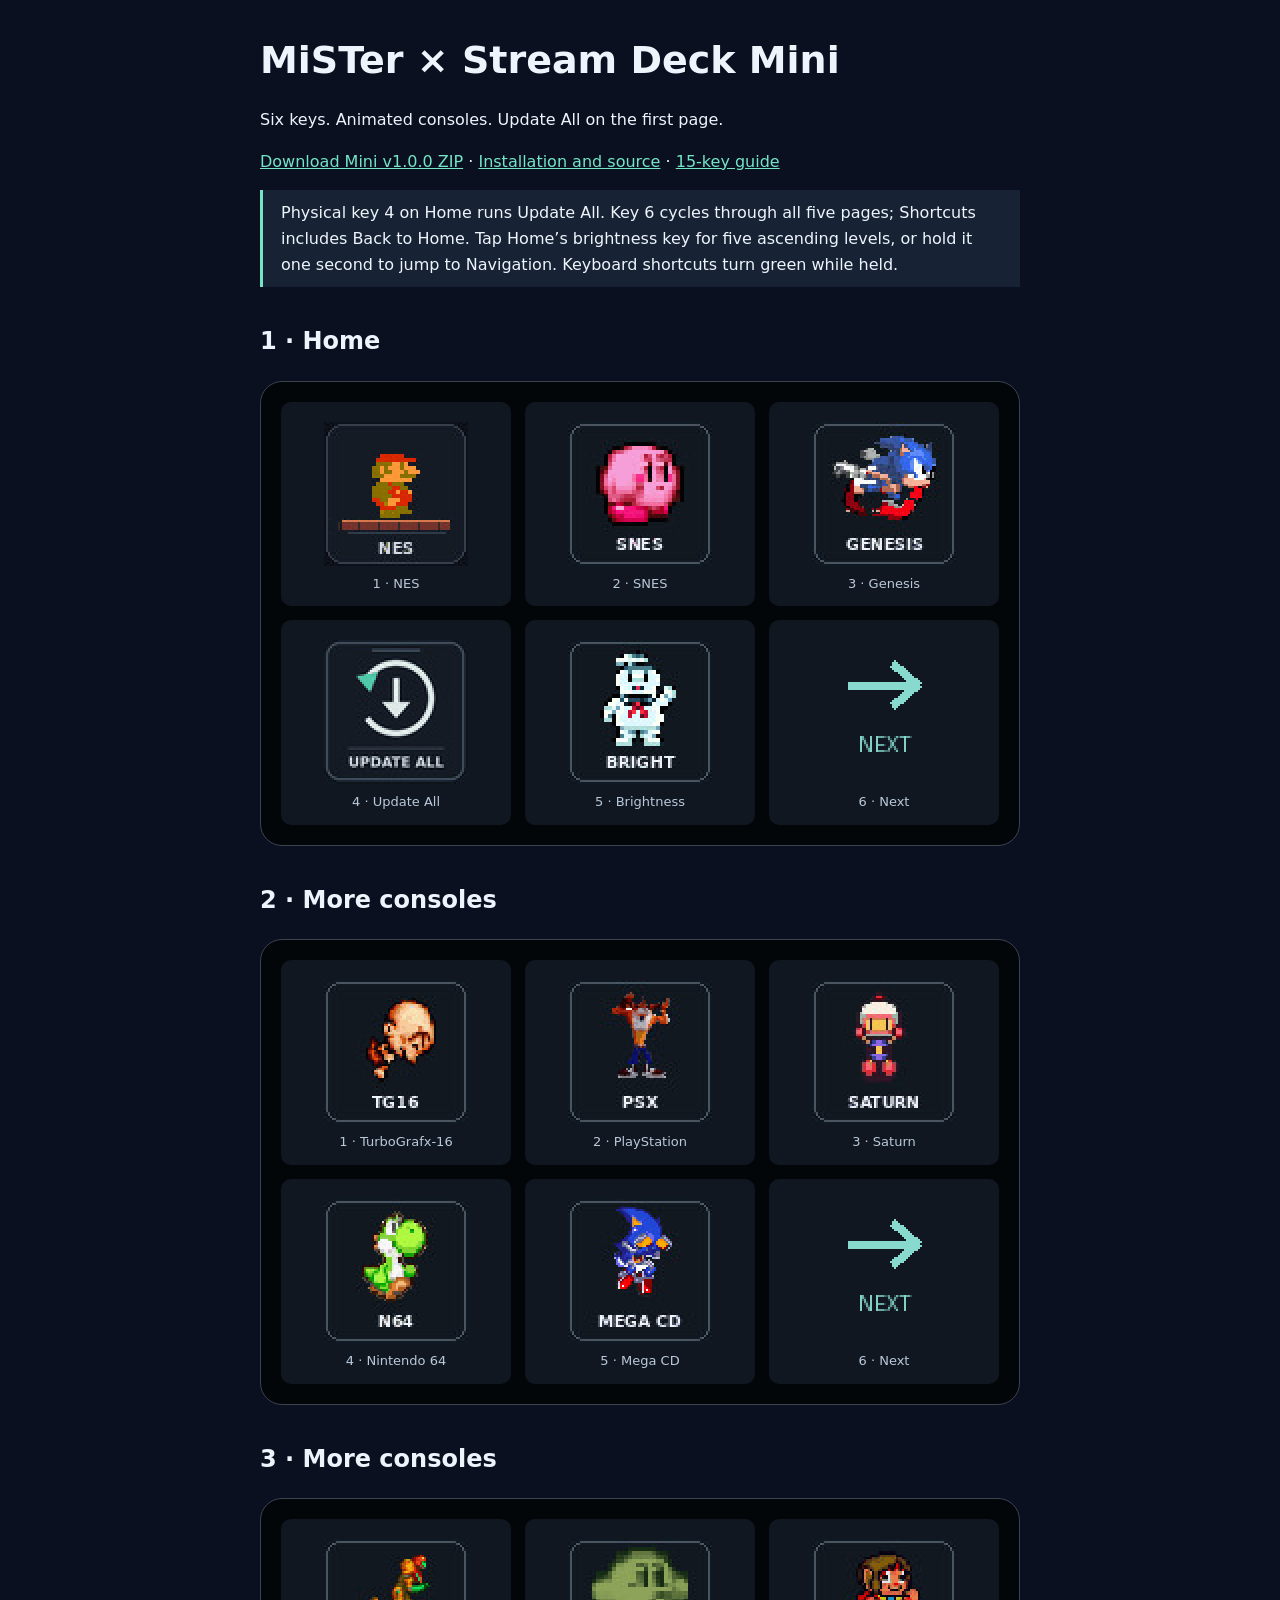
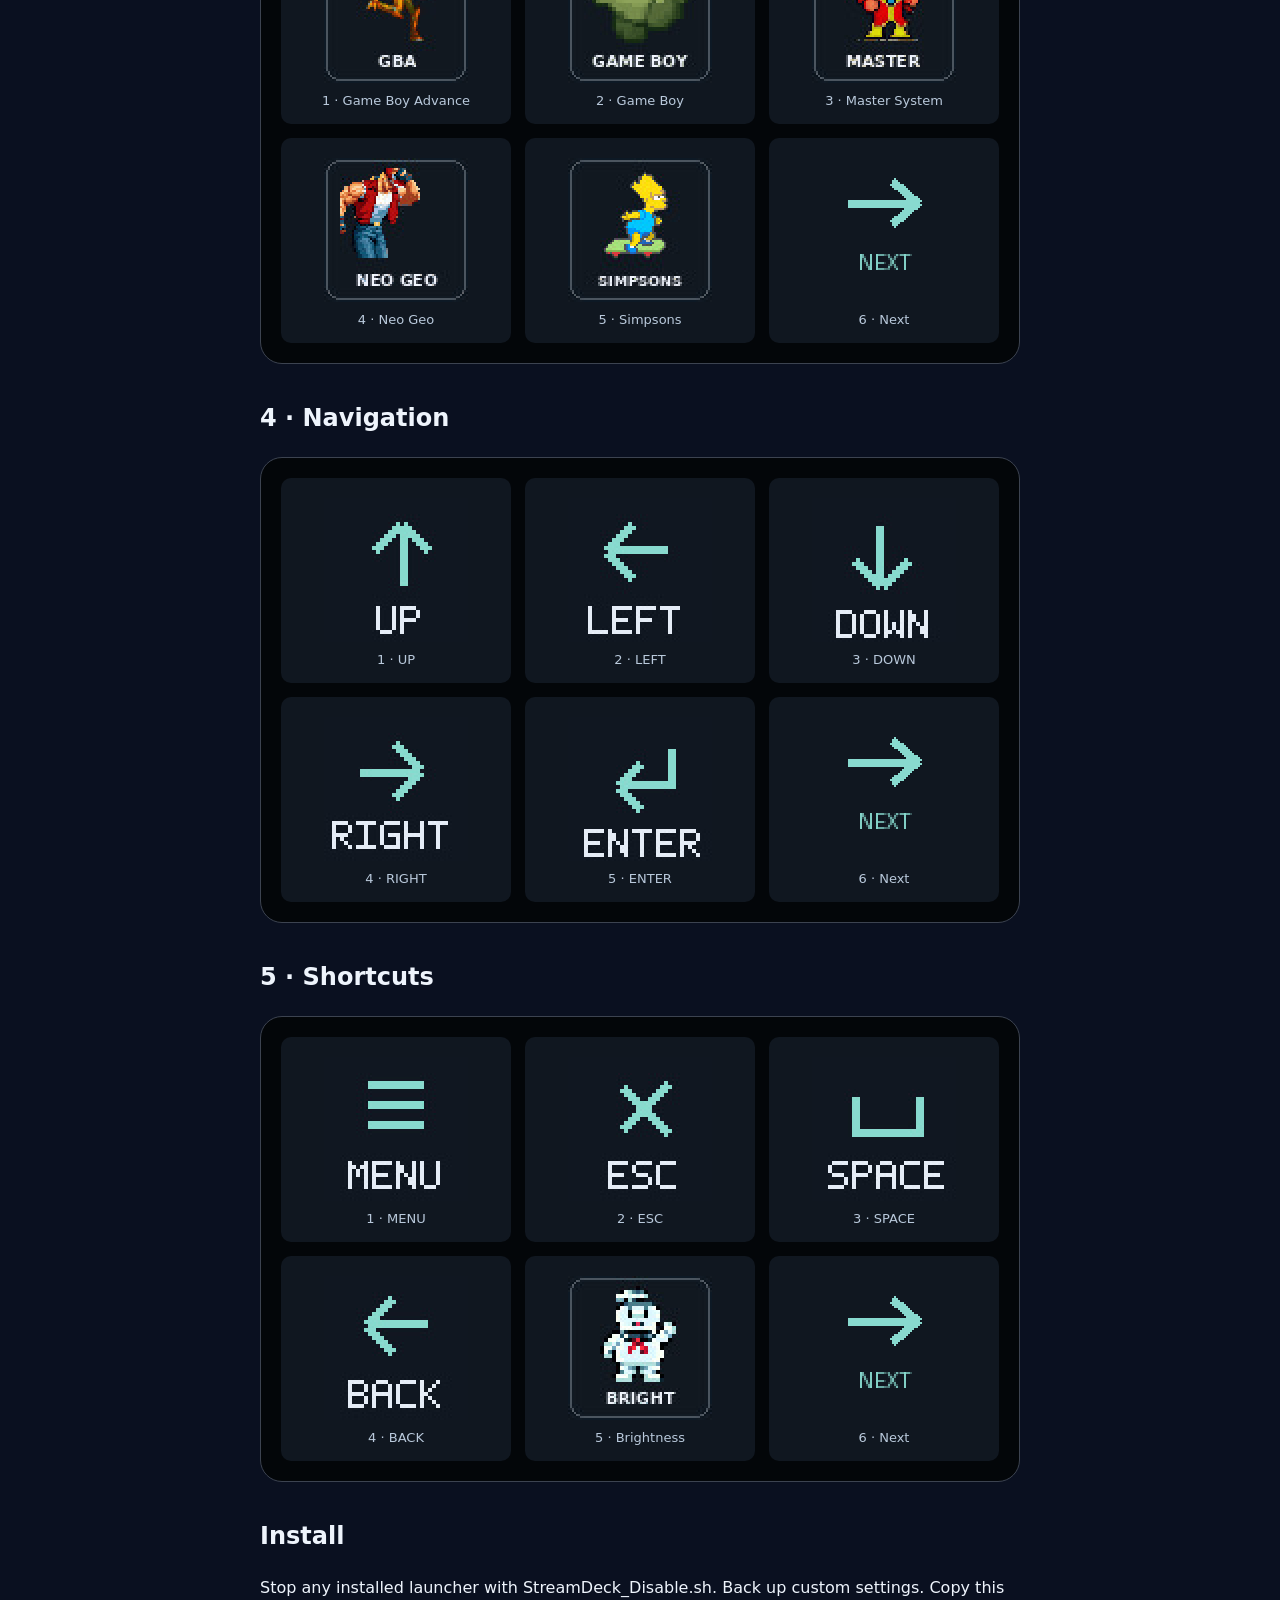
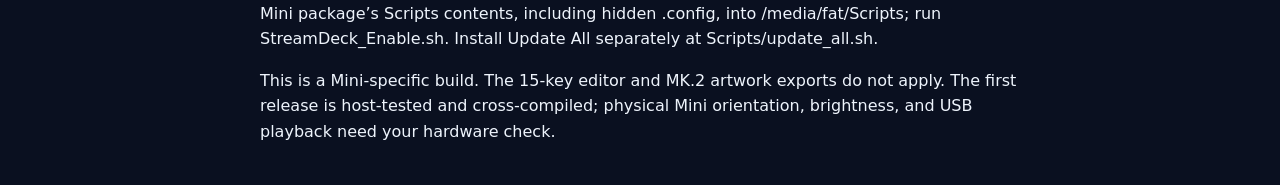
==== docs/mini.html @ f6fbf9a1 "Add Mini animated guide" ====
<!doctype html><html lang="en"><meta charset="utf-8"><meta name="viewport" content="width=device-width,initial-scale=1"><title>MiSTer Stream Deck Mini</title><style>html{color-scheme:dark}body{background:#0a1020;color:#eef4fc;font:16px/1.6 system-ui;max-width:760px;margin:40px auto;padding:0 20px}a{color:#74e5c7}h1{font-size:38px;line-height:1.1}.deck{display:grid;grid-template-columns:repeat(3,1fr);gap:14px;padding:20px;background:#030609;border:1px solid #3c4350;border-radius:22px}.key{text-align:center;background:#101720;border-radius:10px;padding:12px}.key img{display:block;width:100%;max-width:160px;margin:auto;image-rendering:pixelated;aspect-ratio:1}.key span{display:block;font-size:13px;color:#b9c9db}section{margin:35px 0}.note{border-left:3px solid #74e5c7;padding:10px 18px;background:#172334}code{color:#a5d4fa}</style><h1>MiSTer × Stream Deck Mini</h1><p>Six keys. Animated consoles. Update All on the first page.</p><p><a href="https://github.com/pxpxpxp/MiSTer_StreamDeck/releases/download/mini-v1.0.0/MiSTer_StreamDeck_Mini_v1_0_0.zip">Download Mini v1.0.0 ZIP</a> · <a href="https://github.com/pxpxpxp/MiSTer_StreamDeck/blob/main/mini/README.md">Installation and source</a> · <a href="./">15-key guide</a></p><div class="note">Physical key 4 on Home runs Update All. Key 6 cycles through all five pages; Shortcuts includes Back to Home. Tap Home’s brightness key for five ascending levels, or hold it one second to jump to Navigation. Keyboard shortcuts turn green while held.</div><section><h2>1 · Home</h2><div class="deck"><div class="key"><img src="[data-uri]" alt="NES"><span>1 · NES</span></div><div class="key"><img src="[data-uri]" alt="SNES"><span>2 · SNES</span></div><div class="key"><img src="[data-uri]" alt="Genesis"><span>3 · Genesis</span></div><div class="key"><img src="[data-uri]" alt="Update All"><span>4 · Update All</span></div><div class="key"><img src="[data-uri]" alt="Brightness"><span>5 · Brightness</span></div><div class="key"><img src="[data-uri]" alt="Next"><span>6 · Next</span></div></div></section><section><h2>2 · More consoles</h2><div class="deck"><div class="key"><img src="[data-uri]" alt="TurboGrafx-16"><span>1 · TurboGrafx-16</span></div><div class="key"><img src="[data-uri]" alt="PlayStation"><span>2 · PlayStation</span></div><div class="key"><img src="[data-uri]" alt="Saturn"><span>3 · Saturn</span></div><div class="key"><img src="[data-uri]" alt="Nintendo 64"><span>4 · Nintendo 64</span></div><div class="key"><img src="[data-uri]" alt="Mega CD"><span>5 · Mega CD</span></div><div class="key"><img src="[data-uri]" alt="Next"><span>6 · Next</span></div></div></section><section><h2>3 · More consoles</h2><div class="deck"><div class="key"><img src="[data-uri]" alt="Game Boy Advance"><span>1 · Game Boy Advance</span></div><div class="key"><img src="[data-uri]" alt="Game Boy"><span>2 · Game Boy</span></div><div class="key"><img src="[data-uri]" alt="Master System"><span>3 · Master System</span></div><div class="key"><img src="[data-uri]" alt="Neo Geo"><span>4 · Neo Geo</span></div><div class="key"><img src="[data-uri]" alt="Simpsons"><span>5 · Simpsons</span></div><div class="key"><img src="[data-uri]" alt="Next"><span>6 · Next</span></div></div></section><section><h2>4 · Navigation</h2><div class="deck"><div class="key"><img src="[data-uri]" alt="UP"><span>1 · UP</span></div><div class="key"><img src="[data-uri]" alt="LEFT"><span>2 · LEFT</span></div><div class="key"><img src="[data-uri]" alt="DOWN"><span>3 · DOWN</span></div><div class="key"><img src="[data-uri]" alt="RIGHT"><span>4 · RIGHT</span></div><div class="key"><img src="[data-uri]" alt="ENTER"><span>5 · ENTER</span></div><div class="key"><img src="[data-uri]" alt="Next"><span>6 · Next</span></div></div></section><section><h2>5 · Shortcuts</h2><div class="deck"><div class="key"><img src="[data-uri]" alt="MENU"><span>1 · MENU</span></div><div class="key"><img src="[data-uri]" alt="ESC"><span>2 · ESC</span></div><div class="key"><img src="[data-uri]" alt="SPACE"><span>3 · SPACE</span></div><div class="key"><img src="[data-uri]" alt="BACK"><span>4 · BACK</span></div><div class="key"><img src="[data-uri]" alt="Brightness"><span>5 · Brightness</span></div><div class="key"><img src="[data-uri]" alt="Next"><span>6 · Next</span></div></div></section><h2>Install</h2><p>Stop any installed launcher with StreamDeck_Disable.sh. Back up custom settings. Copy this Mini package’s Scripts contents, including hidden .config, into /media/fat/Scripts; run StreamDeck_Enable.sh. Install Update All separately at Scripts/update_all.sh.</p><p>This is a Mini-specific build. The 15-key editor and MK.2 artwork exports do not apply. The first release is host-tested and cross-compiled; physical Mini orientation, brightness, and USB playback need your hardware check.</p></html>
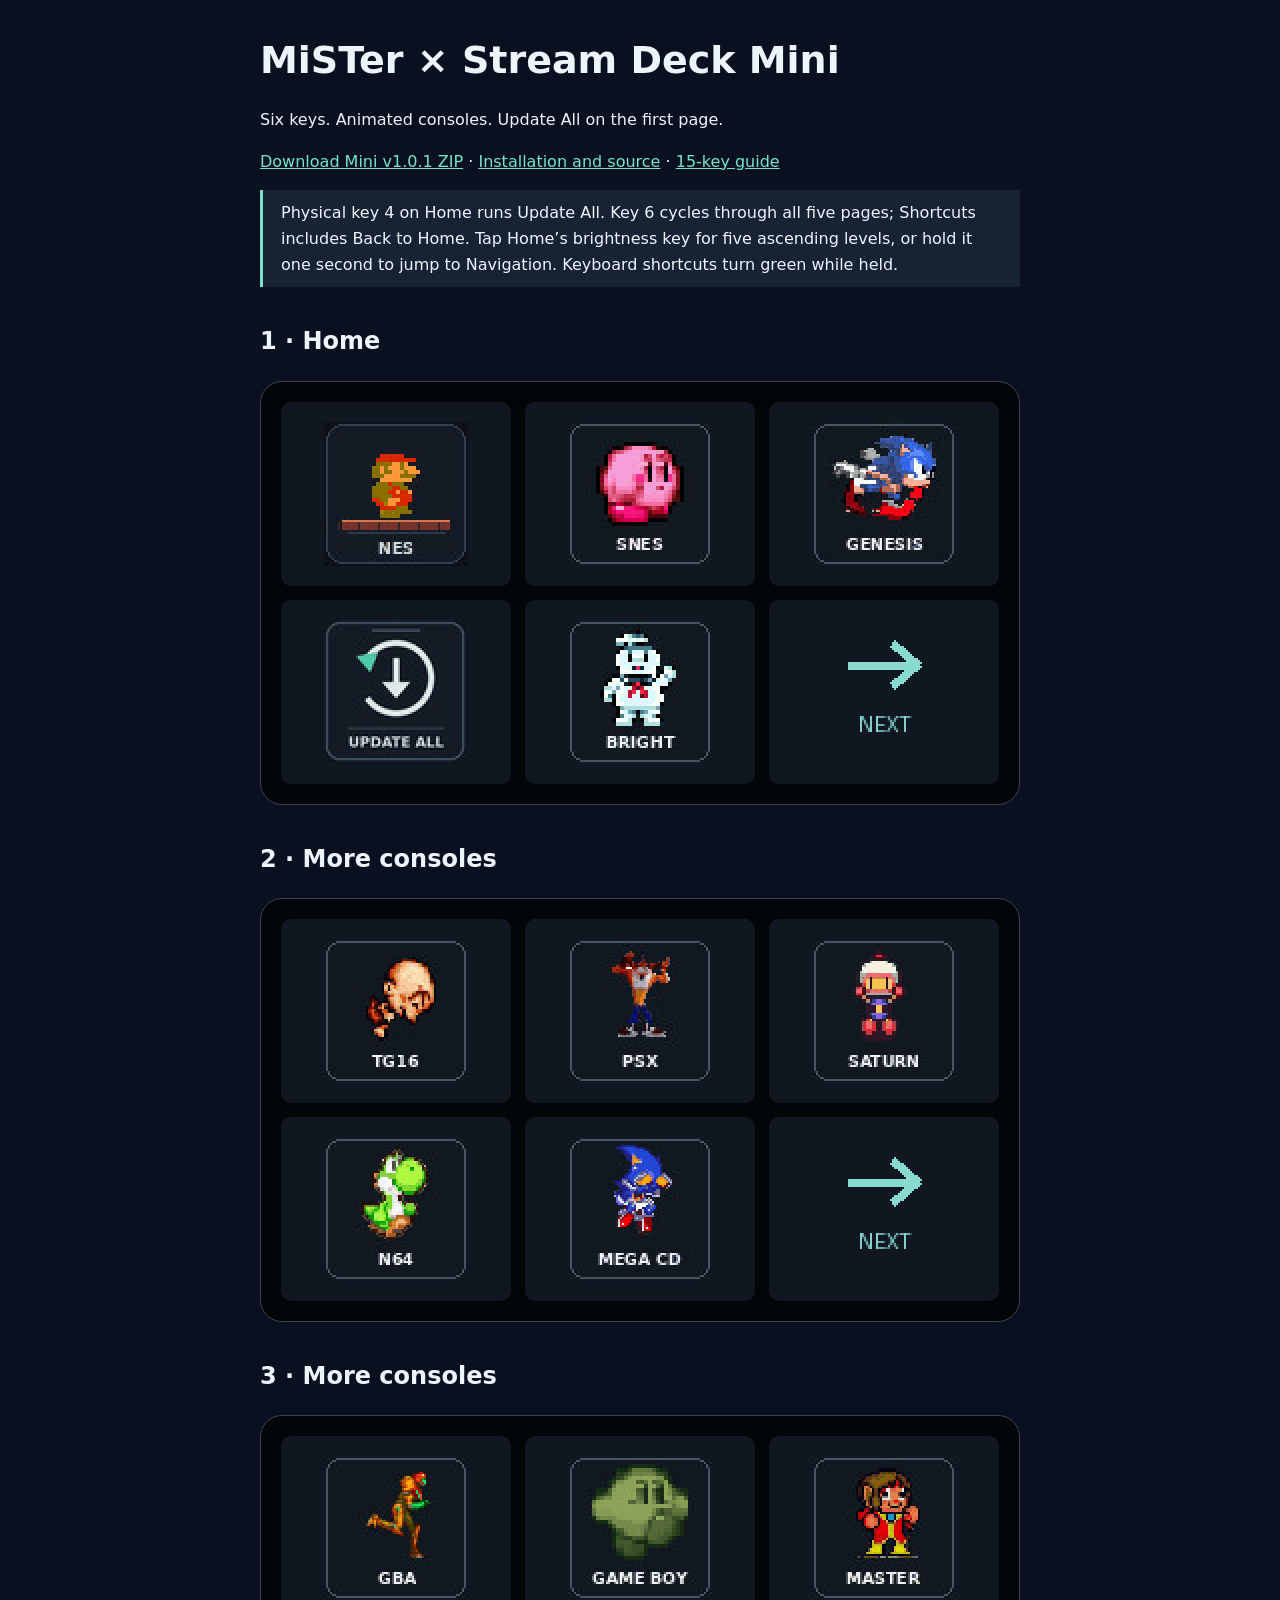
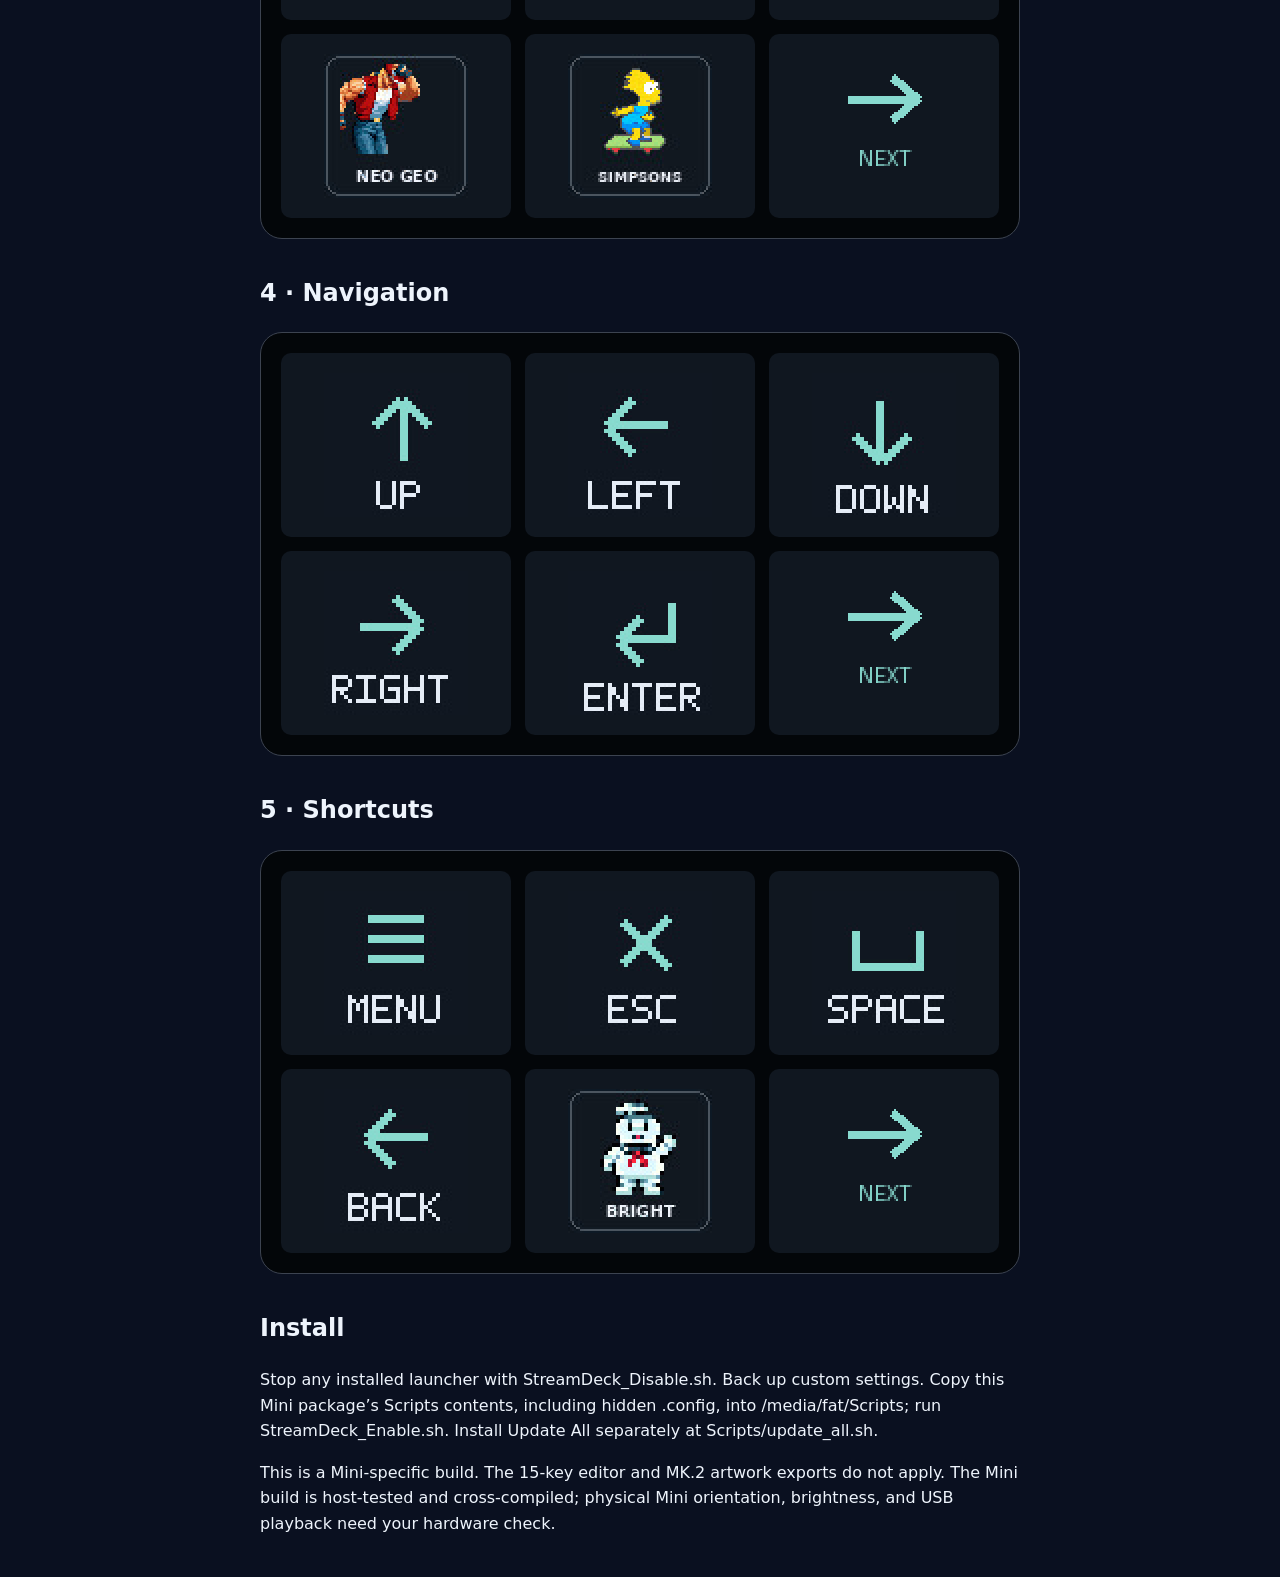
==== commit 6185dc5d: "Review and optimize Mini runtime, isolate USB access, and release v1.0.1" ====
--- a/docs/mini.html
+++ b/docs/mini.html
@@ -1 +1 @@
-<!doctype html><html lang="en"><meta charset="utf-8"><meta name="viewport" content="width=device-width,initial-scale=1"><title>MiSTer Stream Deck Mini</title><style>html{color-scheme:dark}body{background:#0a1020;color:#eef4fc;font:16px/1.6 system-ui;max-width:760px;margin:40px auto;padding:0 20px}a{color:#74e5c7}h1{font-size:38px;line-height:1.1}.deck{display:grid;grid-template-columns:repeat(3,1fr);gap:14px;padding:20px;background:#030609;border:1px solid #3c4350;border-radius:22px}.key{text-align:center;background:#101720;border-radius:10px;padding:12px}.key img{display:block;width:100%;max-width:160px;margin:auto;image-rendering:pixelated;aspect-ratio:1}.key span{display:block;font-size:13px;color:#b9c9db}section{margin:35px 0}.note{border-left:3px solid #74e5c7;padding:10px 18px;background:#172334}code{color:#a5d4fa}</style><h1>MiSTer × Stream Deck Mini</h1><p>Six keys. Animated consoles. Update All on the first page.</p><p><a href="https://github.com/pxpxpxp/MiSTer_StreamDeck/releases/download/mini-v1.0.0/MiSTer_StreamDeck_Mini_v1_0_0.zip">Download Mini v1.0.0 ZIP</a> · <a href="https://github.com/pxpxpxp/MiSTer_StreamDeck/blob/main/mini/README.md">Installation and source</a> · <a href="./">15-key guide</a></p><div class="note">Physical key 4 on Home runs Update All. Key 6 cycles through all five pages; Shortcuts includes Back to Home. Tap Home’s brightness key for five ascending levels, or hold it one second to jump to Navigation. Keyboard shortcuts turn green while held.</div><section><h2>1 · Home</h2><div class="deck"><div class="key"><img src="[data-uri]" alt="NES"><span>1 · NES</span></div><div class="key"><img src="[data-uri]" alt="SNES"><span>2 · SNES</span></div><div class="key"><img src="[data-uri]" alt="Genesis"><span>3 · Genesis</span></div><div class="key"><img src="[data-uri]" alt="Update All"><span>4 · Update All</span></div><div class="key"><img src="[data-uri]" alt="Brightness"><span>5 · Brightness</span></div><div class="key"><img src="[data-uri]" alt="Next"><span>6 · Next</span></div></div></section><section><h2>2 · More consoles</h2><div class="deck"><div class="key"><img src="[data-uri]" alt="TurboGrafx-16"><span>1 · TurboGrafx-16</span></div><div class="key"><img src="[data-uri]" alt="PlayStation"><span>2 · PlayStation</span></div><div class="key"><img src="[data-uri]" alt="Saturn"><span>3 · Saturn</span></div><div class="key"><img src="[data-uri]" alt="Nintendo 64"><span>4 · Nintendo 64</span></div><div class="key"><img src="[data-uri]" alt="Mega CD"><span>5 · Mega CD</span></div><div class="key"><img src="[data-uri]" alt="Next"><span>6 · Next</span></div></div></section><section><h2>3 · More consoles</h2><div class="deck"><div class="key"><img src="[data-uri]" alt="Game Boy Advance"><span>1 · Game Boy Advance</span></div><div class="key"><img src="[data-uri]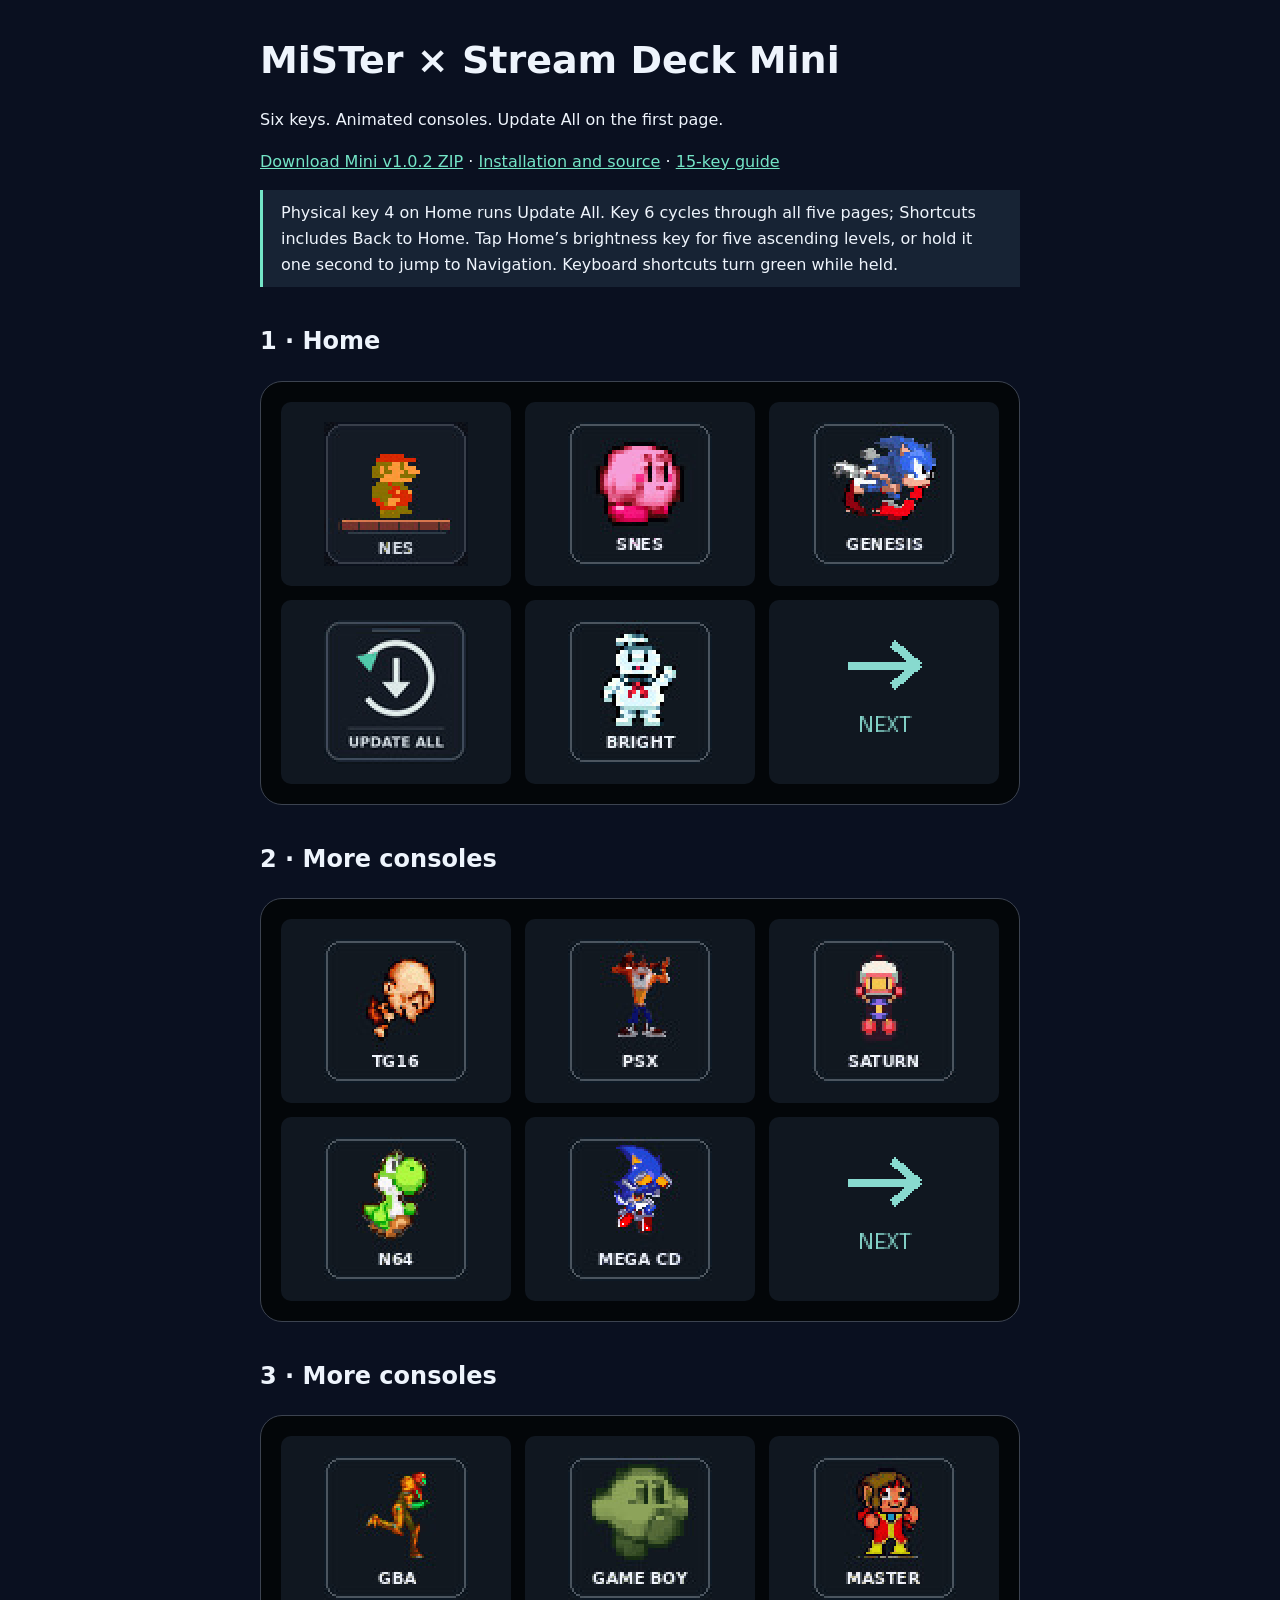
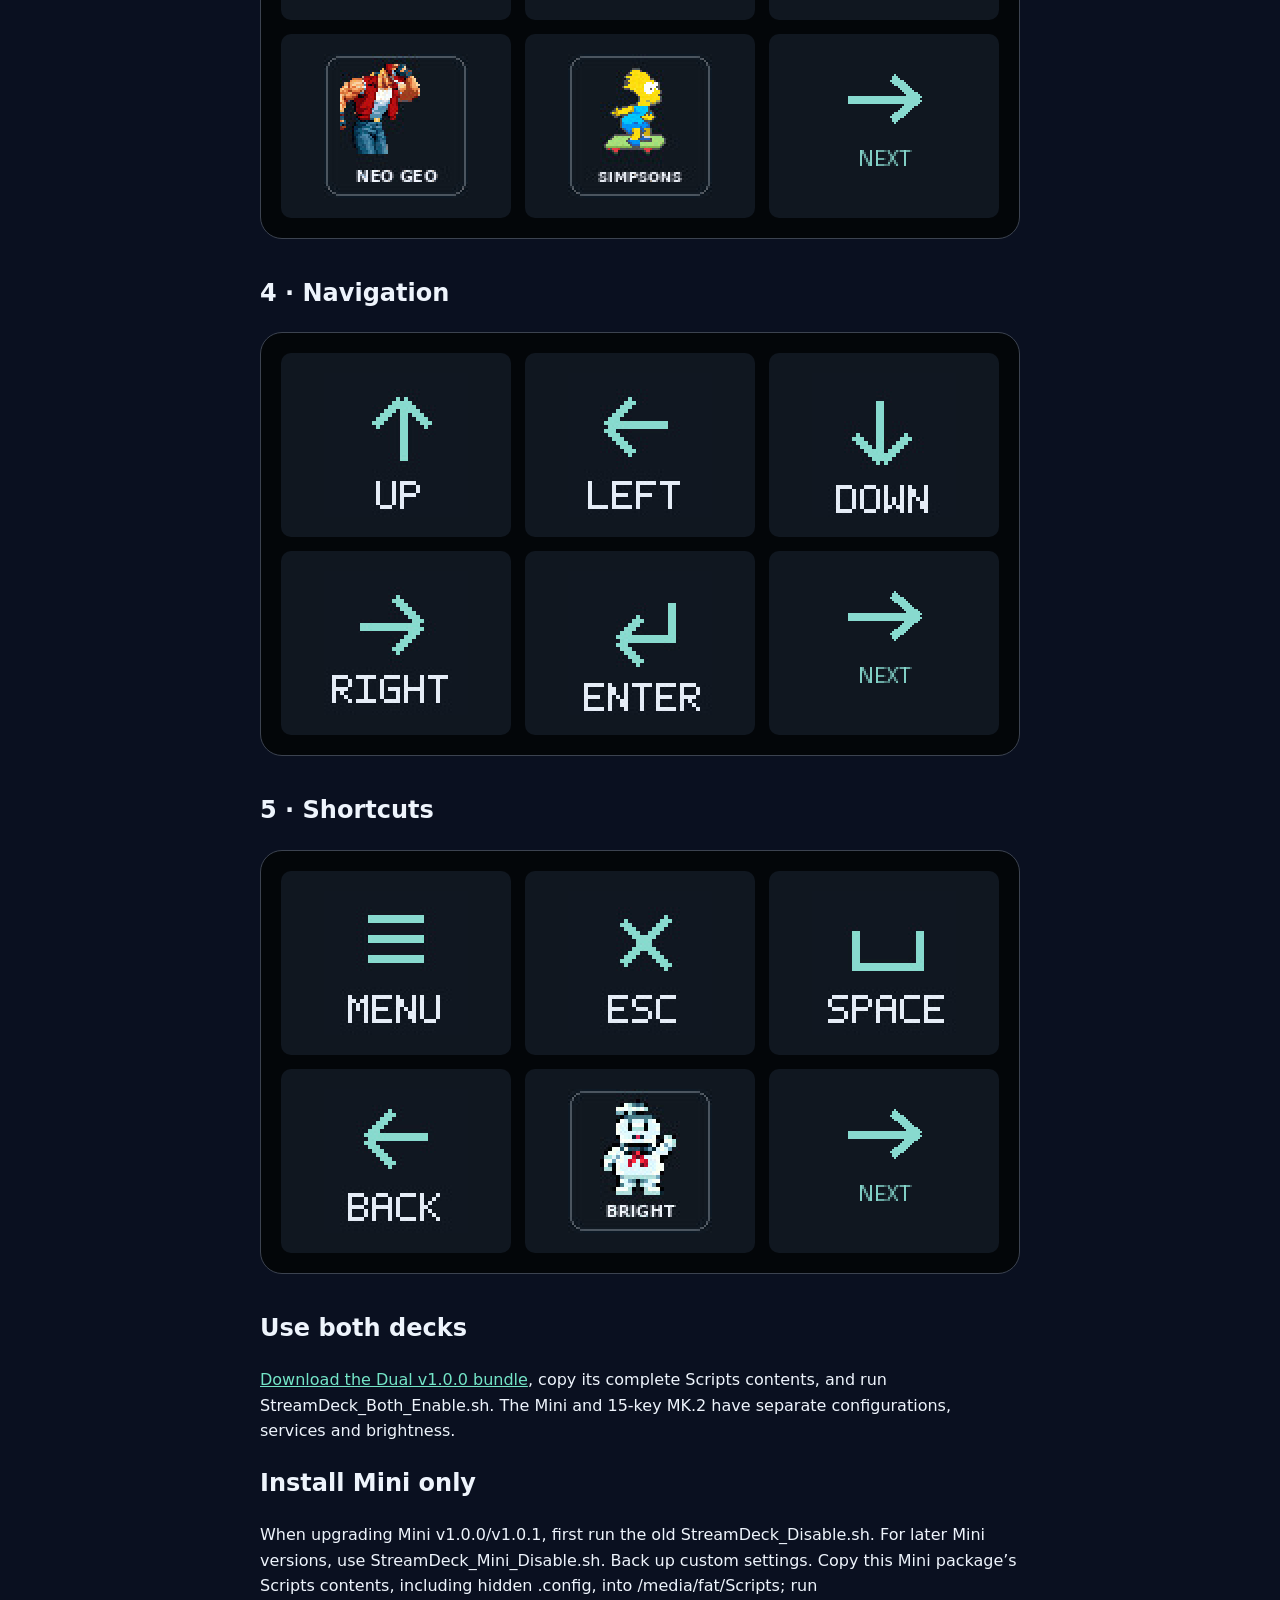
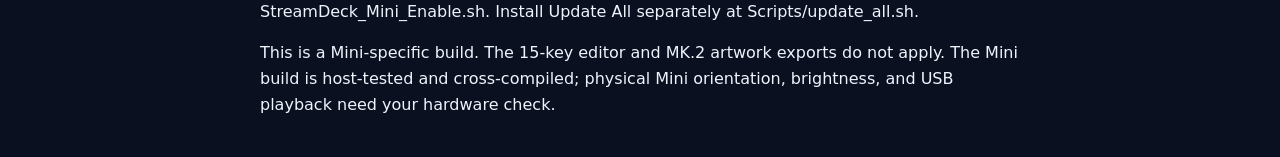
==== commit 50f06a1d: "Run Mini and MK.2 together with isolated services and a tested dual-deck bundle" ====
--- a/docs/mini.html
+++ b/docs/mini.html
@@ -1 +1 @@
-<!doctype html><html lang="en"><meta charset="utf-8"><meta name="viewport" content="width=device-width,initial-scale=1"><title>MiSTer Stream Deck Mini</title><style>html{color-scheme:dark}body{background:#0a1020;color:#eef4fc;font:16px/1.6 system-ui;max-width:760px;margin:40px auto;padding:0 20px}a{color:#74e5c7}h1{font-size:38px;line-height:1.1}.deck{display:grid;grid-template-columns:repeat(3,1fr);gap:14px;padding:20px;background:#030609;border:1px solid #3c4350;border-radius:22px}.key{text-align:center;background:#101720;border-radius:10px;padding:12px}.key img{display:block;width:100%;max-width:160px;margin:auto;image-rendering:pixelated;aspect-ratio:1}section{margin:35px 0}.note{border-left:3px solid #74e5c7;padding:10px 18px;background:#172334}code{color:#a5d4fa}</style><h1>MiSTer × Stream Deck Mini</h1><p>Six keys. Animated consoles. Update All on the first page.</p><p><a href="https://github.com/pxpxpxp/MiSTer_StreamDeck/releases/download/mini-v1.0.1/MiSTer_StreamDeck_Mini_v1_0_1.zip">Download Mini v1.0.1 ZIP</a> · <a href="https://github.com/pxpxpxp/MiSTer_StreamDeck/blob/main/mini/README.md">Installation and source</a> · <a href="./">15-key guide</a></p><div class="note">Physical key 4 on Home runs Update All. Key 6 cycles through all five pages; Shortcuts includes Back to Home. Tap Home’s brightness key for five ascending levels, or hold it one second to jump to Navigation. Keyboard shortcuts turn green while held.</div><section><h2>1 · Home</h2><div class="deck"><div class="key"><img src="[data-uri]" alt="NES"></div><div class="key"><img src="[data-uri]" alt="SNES"></div><div class="key"><img src="[data-uri]" alt="Genesis"></div><div class="key"><img src="[data-uri]" alt="Update All"></div><div class="key"><img src="[data-uri]" alt="Brightness"></div><div class="key"><img src="[data-uri]" alt="Next"></div></div></section><section><h2>2 · More consoles</h2><div class="deck"><div class="key"><img src="[data-uri]" alt="TurboGrafx-16"></div><div class="key"><img src="[data-uri]" alt="PlayStation"></div><div class="key"><img src="[data-uri]" alt="Saturn"></div><div class="key"><img src="[data-uri]" alt="Nintendo 64"></div><div class="key"><img src="[data-uri]" alt="Mega CD"></div><div class="key"><img src="[data-uri]" alt="Next"></div></div></section><section><h2>3 · More consoles</h2><div class="deck"><div class="key"><img src="[data-uri]" alt="Game Boy Advance"></div><div class="key"><img src="[data-uri]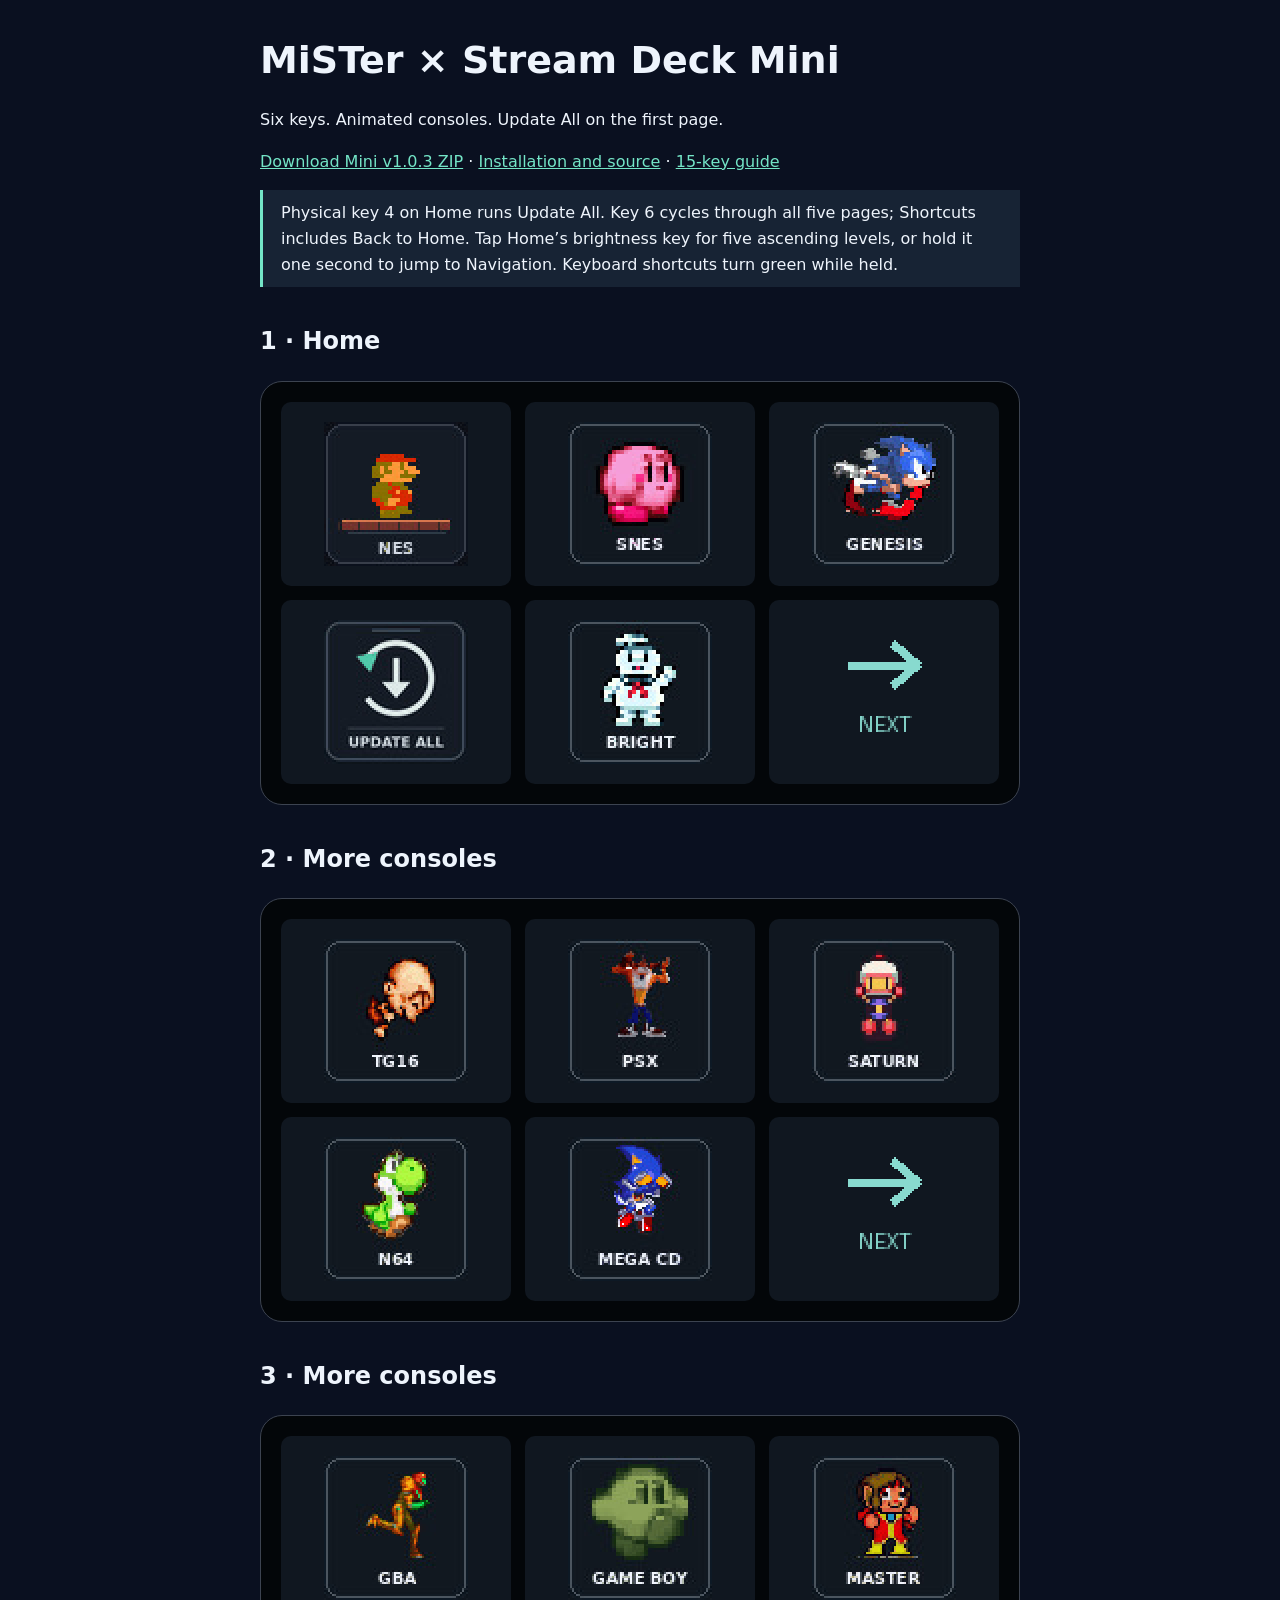
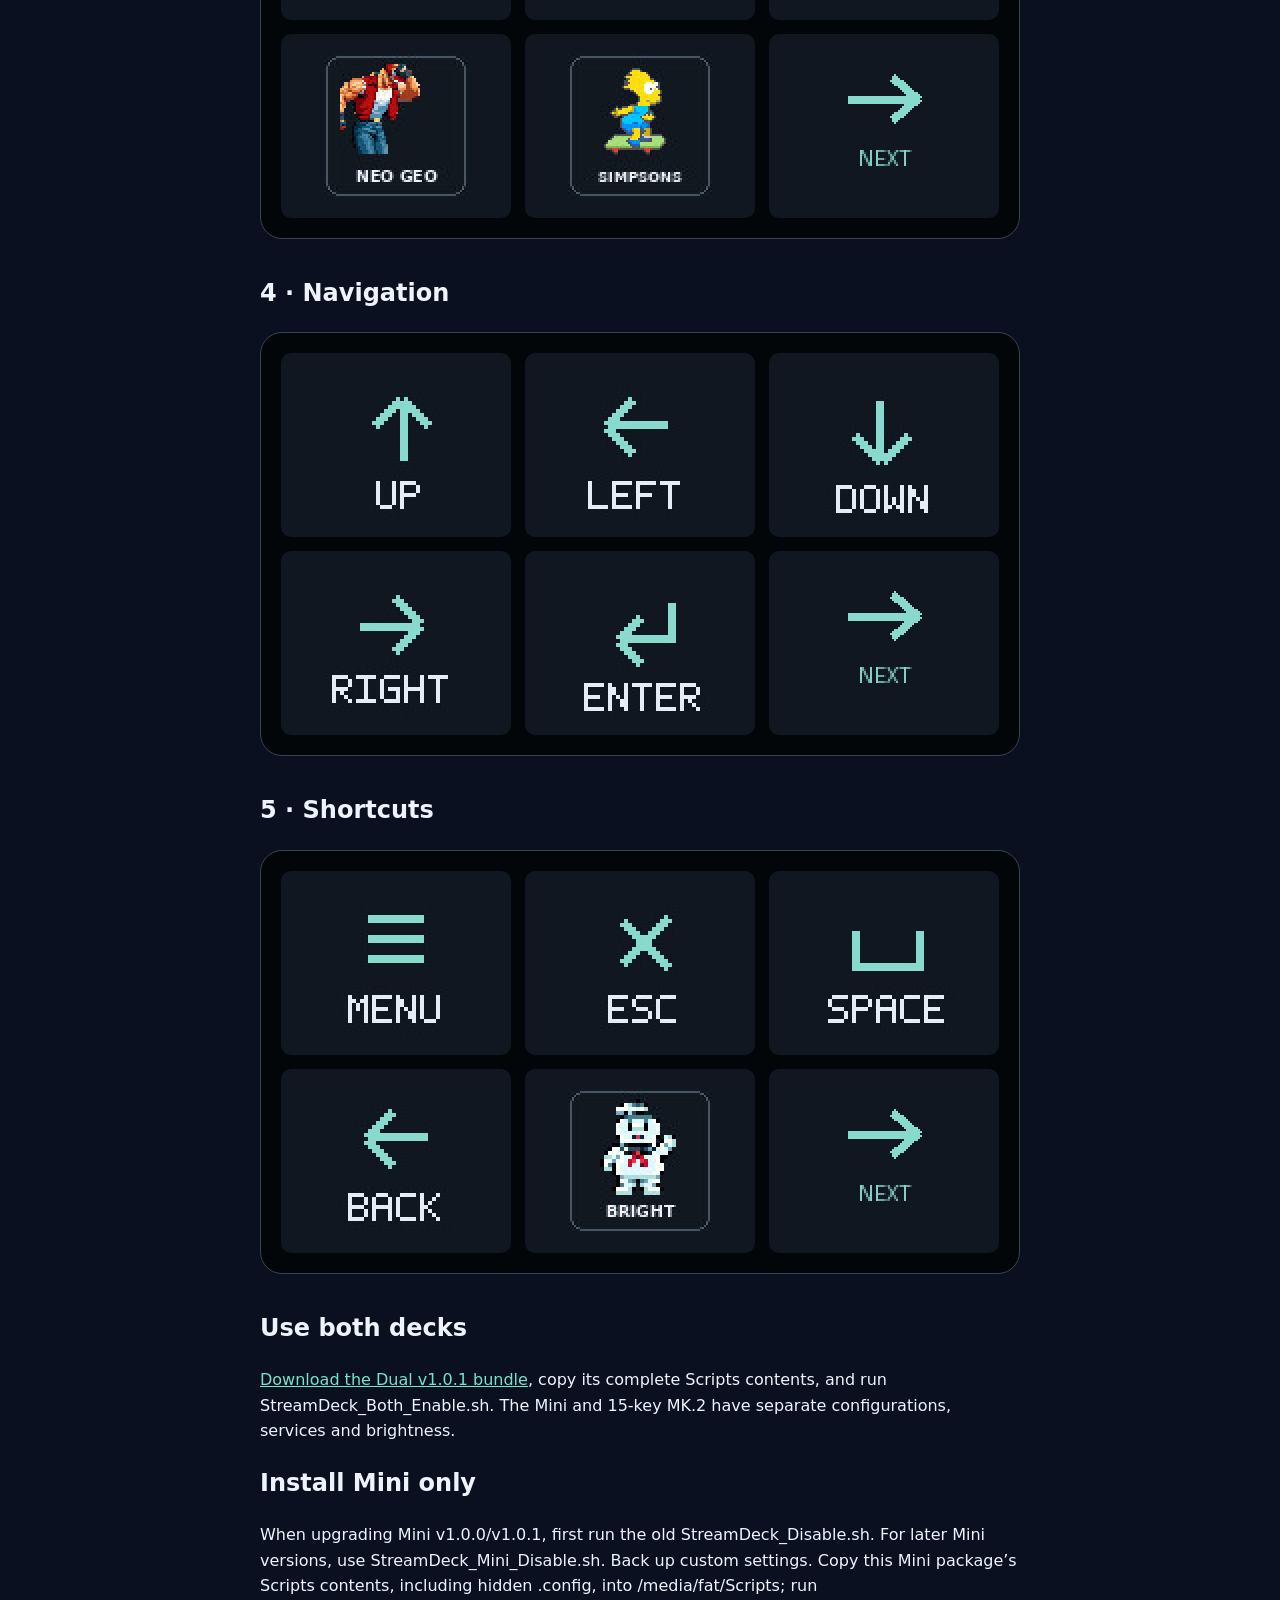
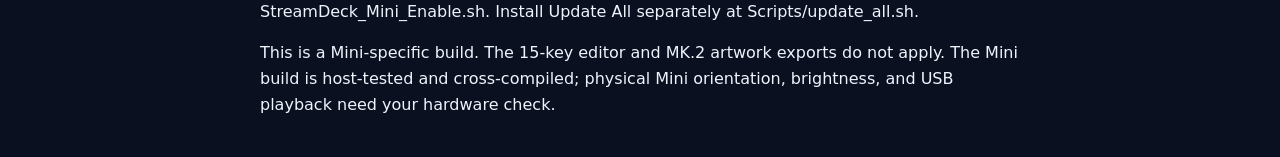
==== commit e5b3eb9d: "Simplify native runtimes and packaging; fix hold rules and dual-service failure handling" ====
--- a/docs/mini.html
+++ b/docs/mini.html
@@ -1 +1 @@
-<!doctype html><html lang="en"><meta charset="utf-8"><meta name="viewport" content="width=device-width,initial-scale=1"><title>MiSTer Stream Deck Mini</title><style>html{color-scheme:dark}body{background:#0a1020;color:#eef4fc;font:16px/1.6 system-ui;max-width:760px;margin:40px auto;padding:0 20px}a{color:#74e5c7}h1{font-size:38px;line-height:1.1}.deck{display:grid;grid-template-columns:repeat(3,1fr);gap:14px;padding:20px;background:#030609;border:1px solid #3c4350;border-radius:22px}.key{text-align:center;background:#101720;border-radius:10px;padding:12px}.key img{display:block;width:100%;max-width:160px;margin:auto;image-rendering:pixelated;aspect-ratio:1}section{margin:35px 0}.note{border-left:3px solid #74e5c7;padding:10px 18px;background:#172334}code{color:#a5d4fa}</style><h1>MiSTer × Stream Deck Mini</h1><p>Six keys. Animated consoles. Update All on the first page.</p><p><a href="https://github.com/pxpxpxp/MiSTer_StreamDeck/releases/download/mini-v1.0.2/MiSTer_StreamDeck_Mini_v1_0_2.zip">Download Mini v1.0.2 ZIP</a> · <a href="https://github.com/pxpxpxp/MiSTer_StreamDeck/blob/main/mini/README.md">Installation and source</a> · <a href="./">15-key guide</a></p><div class="note">Physical key 4 on Home runs Update All. Key 6 cycles through all five pages; Shortcuts includes Back to Home. Tap Home’s brightness key for five ascending levels, or hold it one second to jump to Navigation. Keyboard shortcuts turn green while held.</div><section><h2>1 · Home</h2><div class="deck"><div class="key"><img src="[data-uri]" alt="NES"></div><div class="key"><img src="[data-uri]" alt="SNES"></div><div class="key"><img src="[data-uri]" alt="Genesis"></div><div class="key"><img src="[data-uri]" alt="Update All"></div><div class="key"><img src="[data-uri]" alt="Brightness"></div><div class="key"><img src="[data-uri]" alt="Next"></div></div></section><section><h2>2 · More consoles</h2><div class="deck"><div class="key"><img src="[data-uri]" alt="TurboGrafx-16"></div><div class="key"><img src="[data-uri]" alt="PlayStation"></div><div class="key"><img src="[data-uri]" alt="Saturn"></div><div class="key"><img src="[data-uri]" alt="Nintendo 64"></div><div class="key"><img src="[data-uri]" alt="Mega CD"></div><div class="key"><img src="[data-uri]" alt="Next"></div></div></section><section><h2>3 · More consoles</h2><div class="deck"><div class="key"><img src="[data-uri]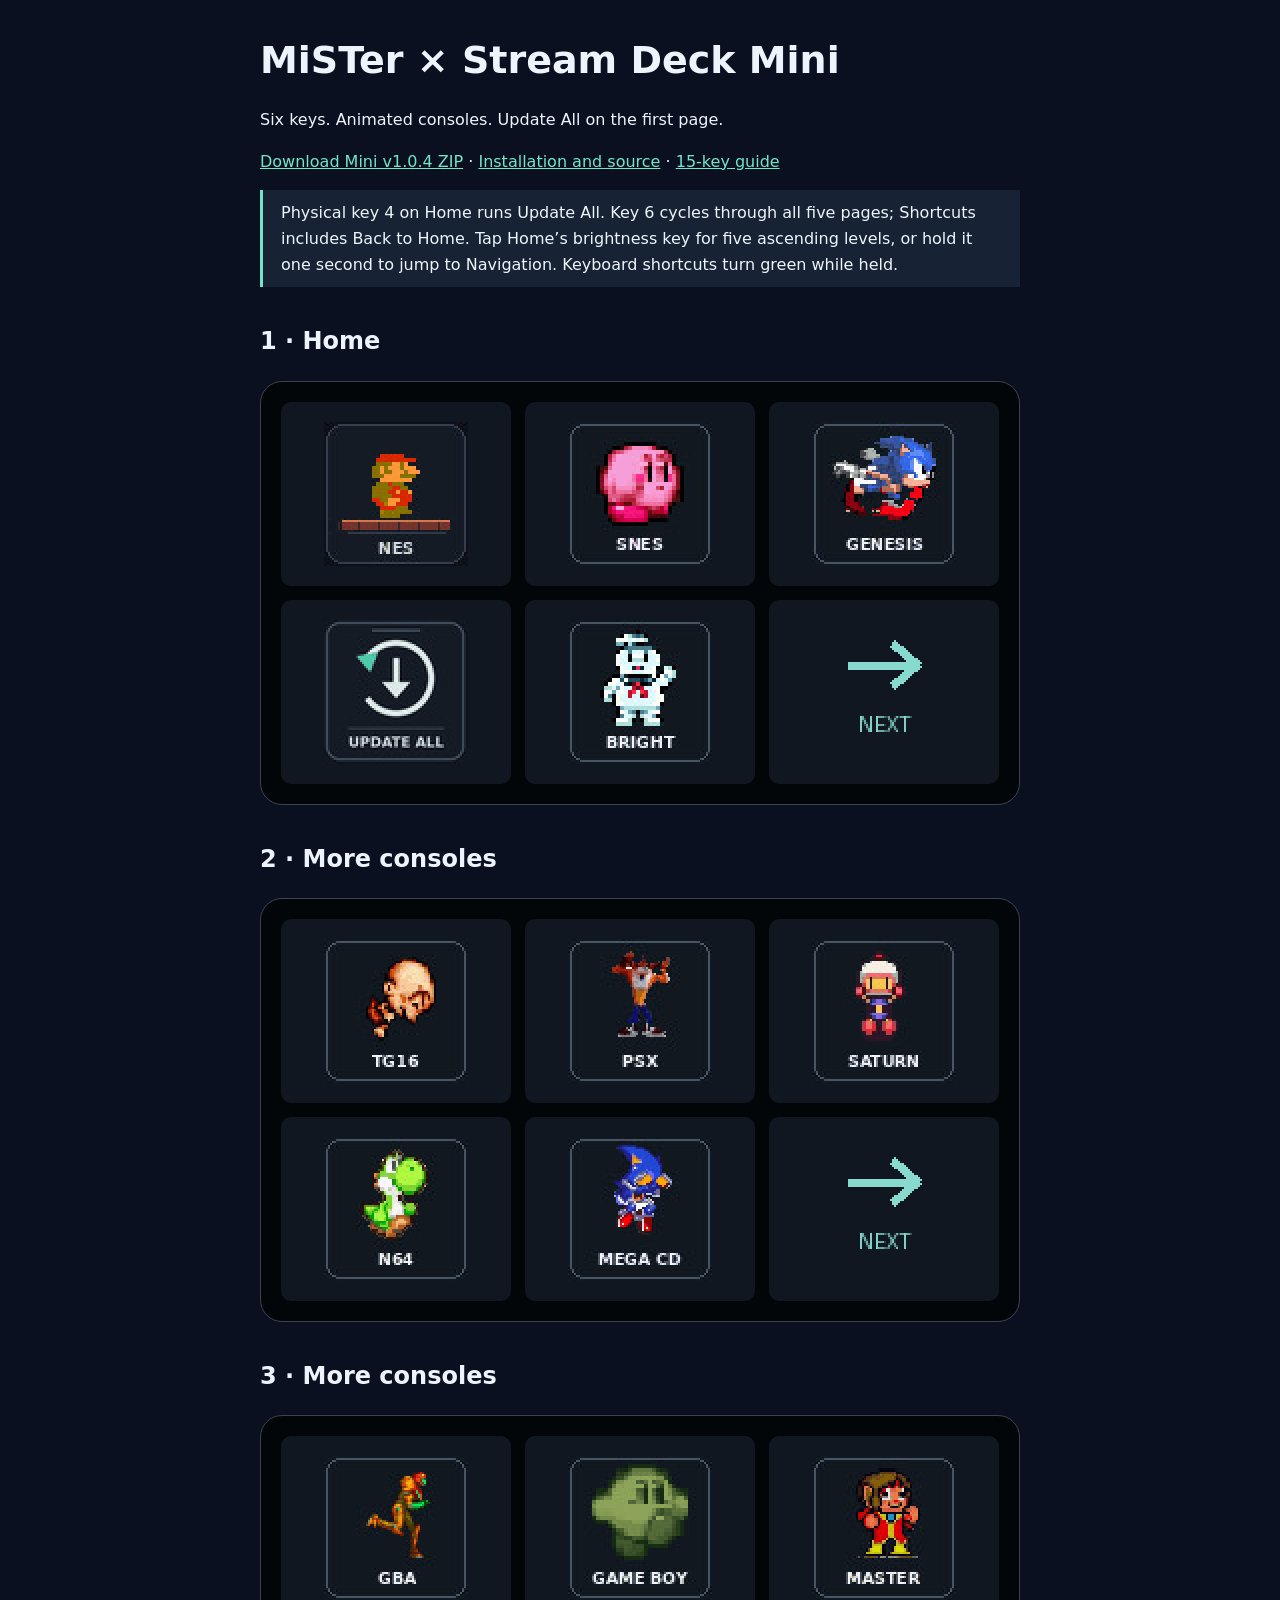
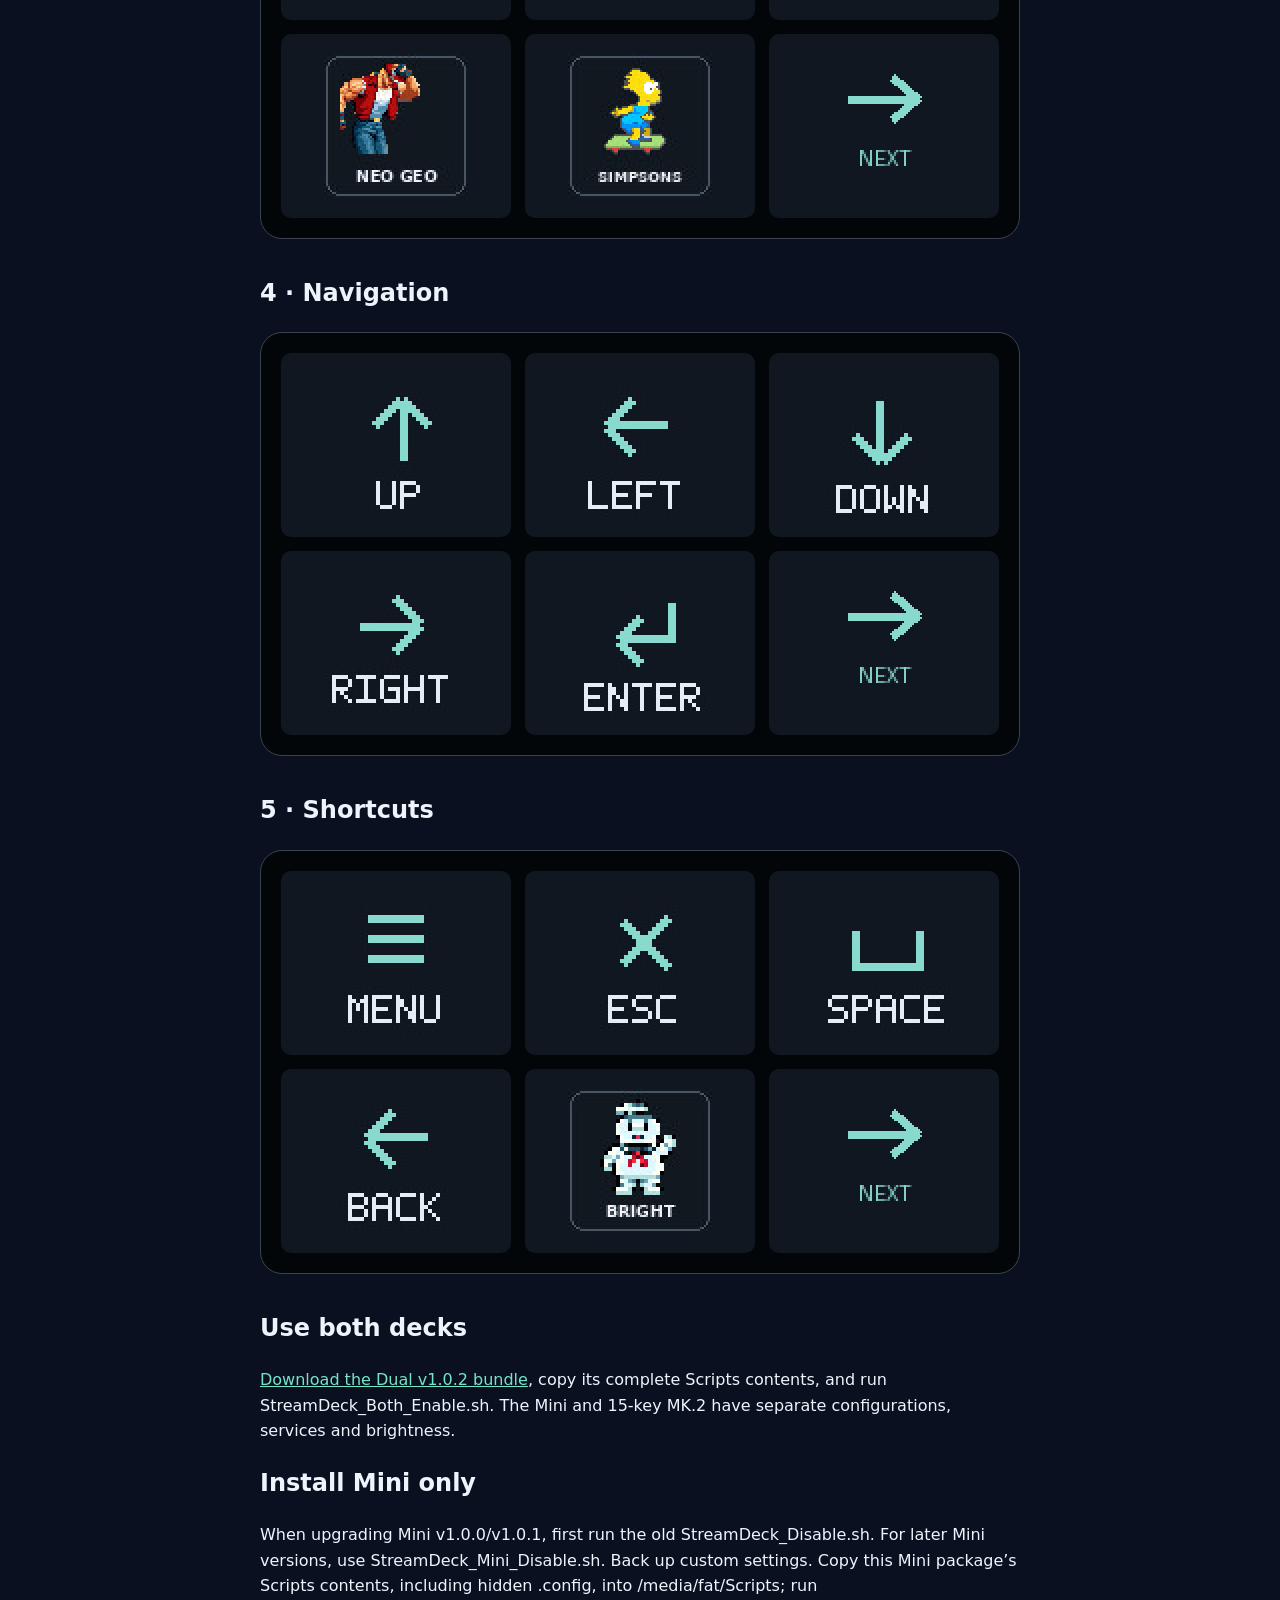
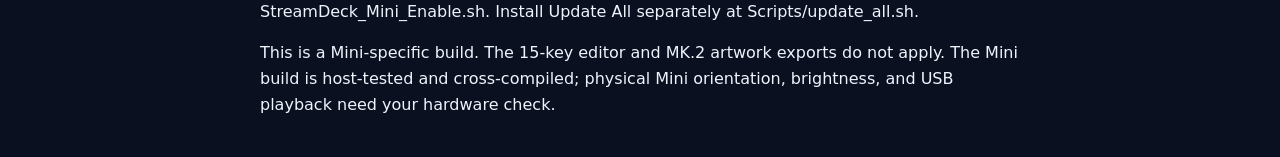
